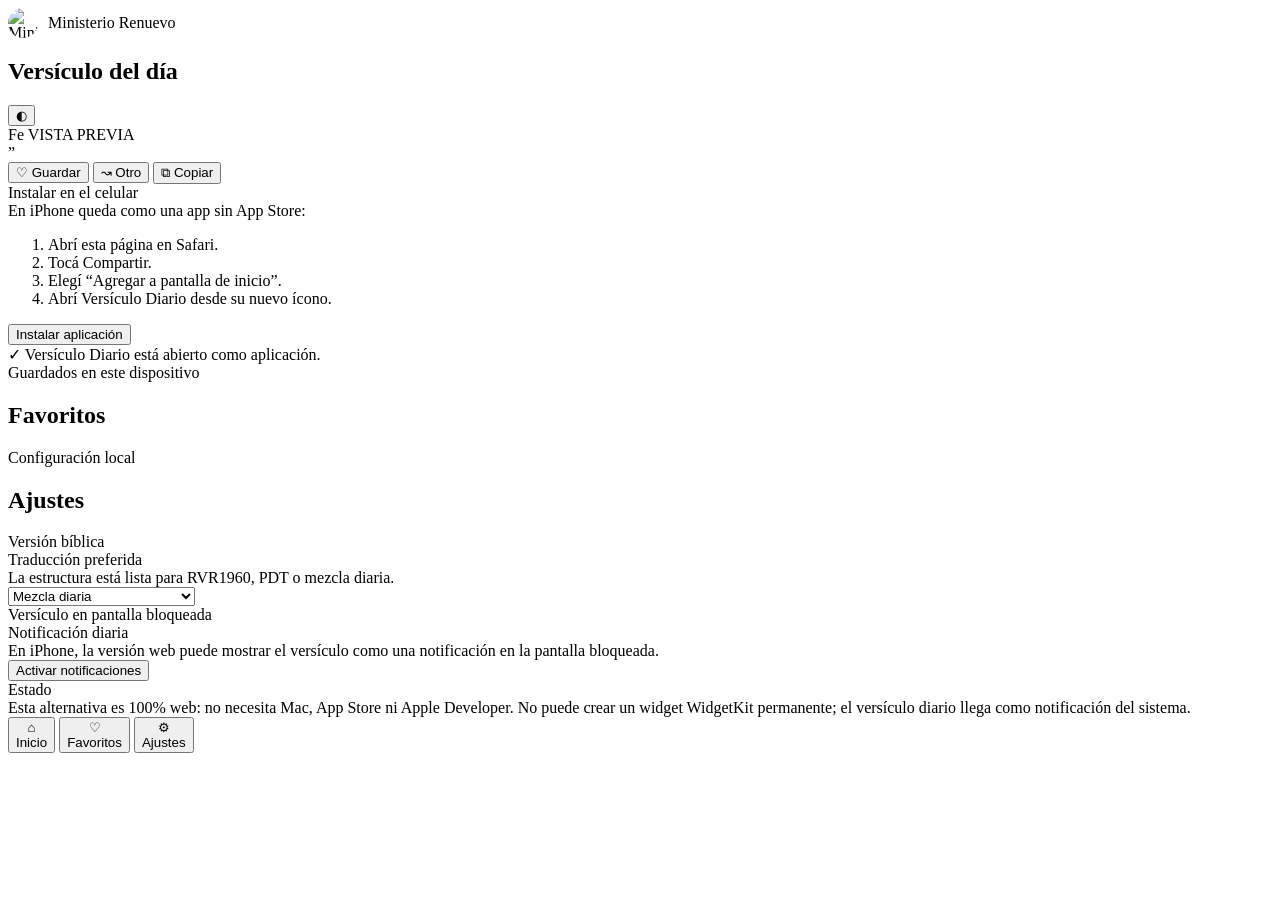
==== index.html @ 2c7d9b20 "Publicar Versículo Diario MR" ====
<!doctype html>
<html lang="es">
<head>
  <meta charset="utf-8">
  <meta name="viewport" content="width=device-width, initial-scale=1, viewport-fit=cover">
  <meta name="theme-color" content="#262d48">
  <meta name="apple-mobile-web-app-capable" content="yes">
  <meta name="apple-mobile-web-app-status-bar-style" content="default">
  <meta name="apple-mobile-web-app-title" content="MR Versículo">
  <title>MR · Versículo Diario</title>
  <link rel="manifest" href="manifest.webmanifest">
  <link rel="apple-touch-icon" href="assets/apple-touch-icon.png">
  <link rel="stylesheet" href="styles.css">
  <script src="config.js"></script>
  <script src="https://cdn.onesignal.com/sdks/web/v16/OneSignalSDK.page.js" defer></script>
</head>
<body>
  <main class="app">
    <section id="view-home" class="view active">
      <header class="header">
        <div>
          <div class="brand-row" style="display:flex;align-items:center;gap:10px;margin-bottom:4px;"><img src="assets/apple-touch-icon.png" alt="Ministerio Renuevo" style="width:30px;height:30px;border-radius:50%;background:#fff;object-fit:contain;"><div class="eyebrow" style="margin:0;">Ministerio Renuevo</div></div>
          <div id="today" class="eyebrow"></div>
          <h1>Versículo del día</h1>
        </div>
        <button id="themeBtn" class="icon-btn" aria-label="Cambiar tema">◐</button>
      </header>

      <article class="card">
        <div class="chips">
          <span id="category" class="chip">Fe</span>
          <span id="versionChip" class="chip">VISTA PREVIA</span>
        </div>
        <div class="quote">”</div>
        <div id="verseText" class="verse"></div>
        <div id="verseRef" class="reference"></div>
        <div id="verseVersion" class="version"></div>
      </article>

      <div class="actions">
        <button id="favBtn" class="action">♡ Guardar</button>
        <button id="otherBtn" class="action">↝ Otro</button>
        <button id="copyBtn" class="action">⧉ Copiar</button>
      </div>

      <section class="section">
        <div class="section-title">Instalar en el celular</div>
        <div id="iosInstall" class="notice install-help hidden">
          En iPhone queda como una app sin App Store:
          <ol>
            <li>Abrí esta página en Safari.</li>
            <li>Tocá Compartir.</li>
            <li>Elegí “Agregar a pantalla de inicio”.</li>
            <li>Abrí Versículo Diario desde su nuevo ícono.</li>
          </ol>
        </div>
        <button id="installBtn" class="primary hidden">Instalar aplicación</button>
        <div id="installedMsg" class="notice hidden">✓ Versículo Diario está abierto como aplicación.</div>
      </section>
    </section>

    <section id="view-favorites" class="view">
      <header class="header">
        <div>
          <div class="eyebrow">Guardados en este dispositivo</div>
          <h1>Favoritos</h1>
        </div>
      </header>
      <div id="favoritesList" class="panel"></div>
    </section>

    <section id="view-settings" class="view">
      <header class="header">
        <div>
          <div class="eyebrow">Configuración local</div>
          <h1>Ajustes</h1>
        </div>
      </header>

      <section class="section" style="margin-top:0">
        <div class="section-title">Versión bíblica</div>
        <div class="panel">
          <div class="row">
            <div class="row-main">
              <div class="row-title">Traducción preferida</div>
              <div class="row-sub">La estructura está lista para RVR1960, PDT o mezcla diaria.</div>
              <select id="versionSelect">
                <option value="MIXED">Mezcla diaria</option>
                <option value="RVR1960">Reina-Valera 1960</option>
                <option value="PDT">Palabra de Dios para Todos</option>
              </select>
            </div>
          </div>
        </div>
      </section>

      <section class="section">
        <div class="section-title">Versículo en pantalla bloqueada</div>
        <div class="panel">
          <div class="row">
            <div class="row-main">
              <div class="row-title">Notificación diaria</div>
              <div class="row-sub">
                En iPhone, la versión web puede mostrar el versículo como una notificación en la pantalla bloqueada.
              </div>
            </div>
          </div>
          <div class="row">
            <div class="row-main">
              <button id="pushBtn" class="primary">Activar notificaciones</button>
              <div id="pushStatus" class="status"></div>
            </div>
          </div>
        </div>
      </section>

      <section class="section">
        <div class="section-title">Estado</div>
        <div class="notice">
          Esta alternativa es 100% web: no necesita Mac, App Store ni Apple Developer.
          No puede crear un widget WidgetKit permanente; el versículo diario llega como notificación del sistema.
        </div>
      </section>
    </section>

    <nav class="bottom-nav">
      <button data-view="home" class="nav-btn active">⌂<br>Inicio</button>
      <button data-view="favorites" class="nav-btn">♡<br>Favoritos</button>
      <button data-view="settings" class="nav-btn">⚙<br>Ajustes</button>
    </nav>
  </main>

  <script src="app.js"></script>
</body>
</html>
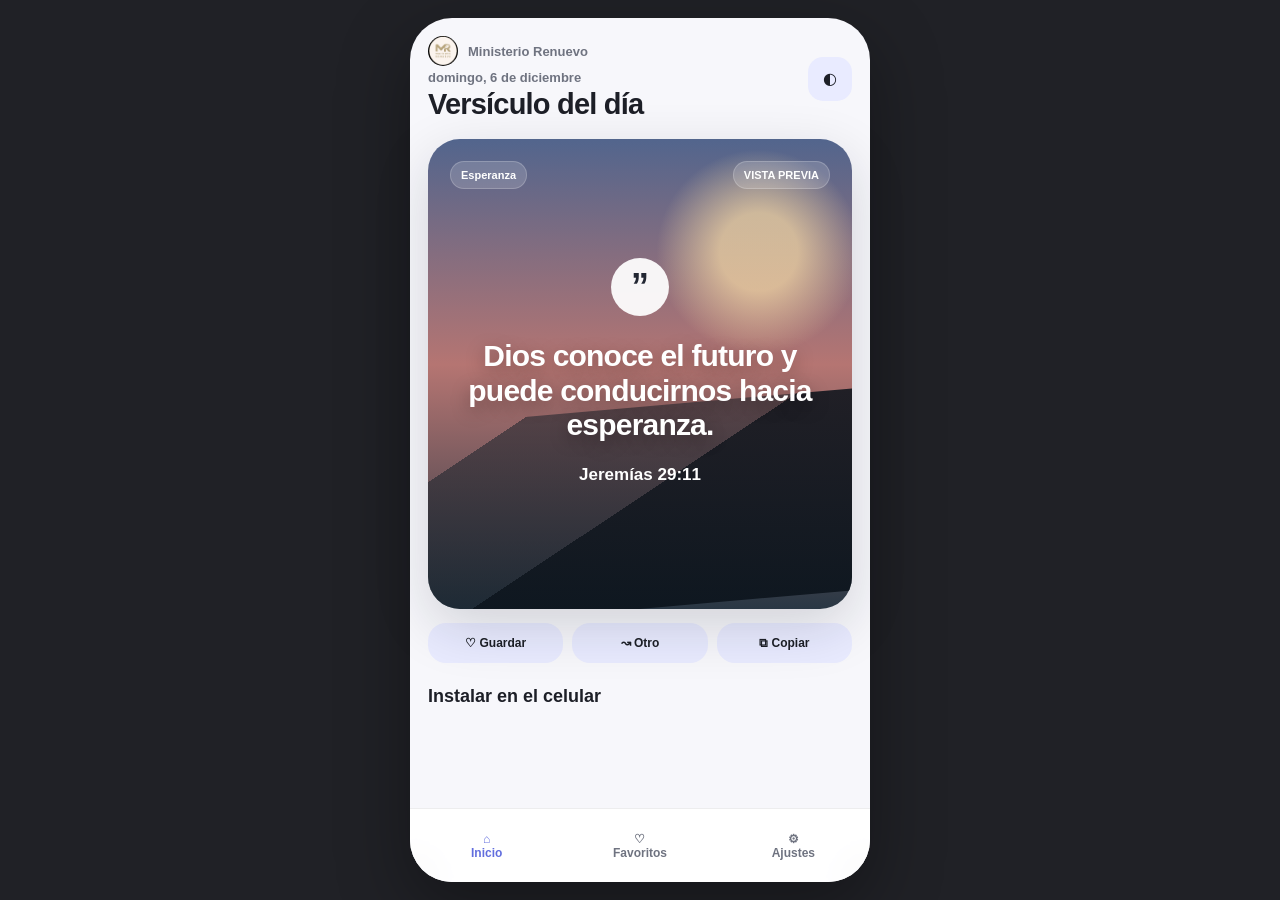
==== commit d6ca2497: "Corregir icono MR para Safari iPhone" ====
--- a/index.html
+++ b/index.html
@@ -8,10 +8,12 @@
   <meta name="apple-mobile-web-app-status-bar-style" content="default">
   <meta name="apple-mobile-web-app-title" content="MR Versículo">
   <title>MR · Versículo Diario</title>
-  <link rel="manifest" href="manifest.webmanifest">
-  <link rel="apple-touch-icon" href="assets/apple-touch-icon.png">
-  <link rel="stylesheet" href="styles.css">
-  <script src="config.js"></script>
+  <link rel="manifest" href="/manifest.webmanifest?v=mr-final-2">
+  <link rel="apple-touch-icon" sizes="180x180" href="/assets/apple-touch-icon.png?v=mr-final-2">
+  <link rel="apple-touch-icon-precomposed" href="/assets/apple-touch-icon.png?v=mr-final-2">
+  <link rel="icon" type="image/png" href="/assets/apple-touch-icon.png?v=mr-final-2">
+  <link rel="stylesheet" href="/styles.css">
+  <script src="/config.js"></script>
   <script src="https://cdn.onesignal.com/sdks/web/v16/OneSignalSDK.page.js" defer></script>
 </head>
 <body>
@@ -19,7 +21,7 @@
     <section id="view-home" class="view active">
       <header class="header">
         <div>
-          <div class="brand-row" style="display:flex;align-items:center;gap:10px;margin-bottom:4px;"><img src="assets/apple-touch-icon.png" alt="Ministerio Renuevo" style="width:30px;height:30px;border-radius:50%;background:#fff;object-fit:contain;"><div class="eyebrow" style="margin:0;">Ministerio Renuevo</div></div>
+          <div class="brand-row" style="display:flex;align-items:center;gap:10px;margin-bottom:4px;"><img src="/assets/apple-touch-icon.png?v=mr-final-2" alt="Ministerio Renuevo" style="width:30px;height:30px;border-radius:50%;background:#fff;object-fit:contain;"><div class="eyebrow" style="margin:0;">Ministerio Renuevo</div></div>
           <div id="today" class="eyebrow"></div>
           <h1>Versículo del día</h1>
         </div>
@@ -130,6 +132,6 @@
     </nav>
   </main>
 
-  <script src="app.js"></script>
+  <script src="/app.js"></script>
 </body>
 </html>
--- a/styles.css
+++ b/styles.css
@@ -0,0 +1,100 @@
+:root {
+  color-scheme: light dark;
+  --bg: #f7f7fb;
+  --surface: #ffffff;
+  --text: #1d1f27;
+  --muted: #6f7380;
+  --primary: #626ede;
+  --primary-soft: #e9ebff;
+  --line: rgba(30, 32, 42, .08);
+  --shadow: 0 18px 55px rgba(20, 24, 40, .16);
+}
+:root[data-theme="dark"] {
+  --bg: #101115;
+  --surface: #1b1d23;
+  --text: #f5f5f7;
+  --muted: #a4a7b0;
+  --primary-soft: #2e3245;
+  --line: rgba(255,255,255,.08);
+  --shadow: 0 18px 55px rgba(0,0,0,.34);
+}
+* { box-sizing: border-box; }
+html, body { margin: 0; min-height: 100%; font-family: Inter, ui-sans-serif, -apple-system, BlinkMacSystemFont, "Segoe UI", sans-serif; background: var(--bg); color: var(--text); }
+button, select { font: inherit; }
+body { display: flex; justify-content: center; }
+.app {
+  width: 100%;
+  max-width: 460px;
+  min-height: 100vh;
+  background: var(--bg);
+  padding: 18px 18px 96px;
+}
+.header { display:flex; justify-content:space-between; align-items:center; gap:12px; margin-bottom:18px; }
+.eyebrow { color:var(--muted); font-size:13px; font-weight:650; margin-bottom:3px; }
+h1 { margin:0; font-size:29px; letter-spacing:-.8px; }
+.icon-btn { border:0; width:44px; height:44px; border-radius:15px; background:var(--primary-soft); color:var(--text); cursor:pointer; }
+.card {
+  min-height: 470px;
+  border-radius: 32px;
+  padding: 24px;
+  position: relative;
+  overflow: hidden;
+  color: white;
+  display:flex;
+  flex-direction:column;
+  justify-content:center;
+  text-align:center;
+  box-shadow:var(--shadow);
+  background:
+    radial-gradient(circle at 78% 24%, rgba(255,226,167,.65) 0 8%, transparent 21%),
+    linear-gradient(180deg, #52658d 0%, #b57572 48%, #293744 100%);
+}
+.card::after {
+  content:"";
+  position:absolute; inset:auto -15% 0 -15%; height:43%;
+  background: linear-gradient(150deg, transparent 0 18%, rgba(19,30,39,.52) 18% 48%, rgba(10,18,26,.86) 48% 100%);
+  transform: skewY(-5deg);
+}
+.card > * { position:relative; z-index:1; }
+.chips { position:absolute; left:22px; right:22px; top:22px; display:flex; justify-content:space-between; z-index:2; }
+.chip { padding:7px 10px; border-radius:999px; background:rgba(255,255,255,.16); border:1px solid rgba(255,255,255,.2); font-size:11px; font-weight:800; }
+.quote { width:58px;height:58px;border-radius:50%;background:rgba(255,255,255,.93); color:#222632; display:grid;place-items:center; margin:0 auto 23px;font-size:36px;font-weight:900; }
+.verse { font-size:30px; line-height:1.15; font-weight:830; letter-spacing:-.8px; text-shadow:0 5px 18px rgba(0,0,0,.35); }
+.reference { margin-top:22px; font-size:17px;font-weight:800; }
+.version { margin-top:5px; font-size:11px; opacity:.78; font-weight:700; }
+.actions { display:grid; grid-template-columns:repeat(3,1fr); gap:9px; margin-top:14px; }
+.action { border:0; padding:13px 6px; border-radius:18px; background:var(--primary-soft); color:var(--text); font-size:12px; font-weight:750; cursor:pointer; }
+.section { margin-top:23px; }
+.section-title { font-size:18px; font-weight:850; margin-bottom:10px; }
+.panel { background:var(--surface); border-radius:24px; border:1px solid var(--line); overflow:hidden; }
+.row { display:flex; align-items:center; gap:12px; padding:15px 16px; border-bottom:1px solid var(--line); }
+.row:last-child { border-bottom:0; }
+.row-main { flex:1; }
+.row-title { font-weight:800; }
+.row-sub { margin-top:3px;color:var(--muted);font-size:12px;line-height:1.35; }
+select { width:100%; margin-top:10px; padding:13px; border-radius:15px; border:1px solid var(--line); background:var(--surface); color:var(--text); }
+.primary { width:100%; border:0; padding:14px 16px; border-radius:16px; background:var(--primary); color:white; font-weight:800; cursor:pointer; }
+.secondary { width:100%; border:1px solid var(--line); padding:13px 16px; border-radius:16px; background:var(--surface); color:var(--text); font-weight:750; cursor:pointer; }
+.notice { padding:13px 14px; border-radius:17px; background:var(--primary-soft); color:var(--text); font-size:12.5px; line-height:1.45; }
+.hidden { display:none !important; }
+.install-help ol { padding-left:20px; margin:8px 0 0; color:var(--muted); font-size:13px; line-height:1.55; }
+.bottom-nav {
+  position:fixed; left:50%; bottom:0; transform:translateX(-50%);
+  width:min(460px,100%); height:74px; background:color-mix(in srgb, var(--surface) 94%, transparent);
+  border-top:1px solid var(--line); display:grid; grid-template-columns:repeat(3,1fr);
+  backdrop-filter:blur(16px); z-index:10;
+}
+.nav-btn { border:0;background:transparent;color:var(--muted);font-size:12px;font-weight:750;cursor:pointer; }
+.nav-btn.active { color:var(--primary); }
+.view { display:none; }
+.view.active { display:block; }
+.fav-item { padding:14px 15px; border-bottom:1px solid var(--line); }
+.fav-item:last-child { border-bottom:0; }
+.fav-ref { font-weight:850; }
+.fav-text { margin-top:6px; color:var(--muted); line-height:1.4; font-size:14px; }
+.status { margin-top:9px; color:var(--muted); font-size:12px; text-align:center; min-height:18px; }
+@media (min-width: 700px) {
+  body { background:#202126; padding:18px 0; }
+  .app { min-height:calc(100vh - 36px); border-radius:42px; box-shadow:0 24px 70px rgba(0,0,0,.35); }
+  .bottom-nav { bottom:18px; border-radius:0 0 42px 42px; }
+}
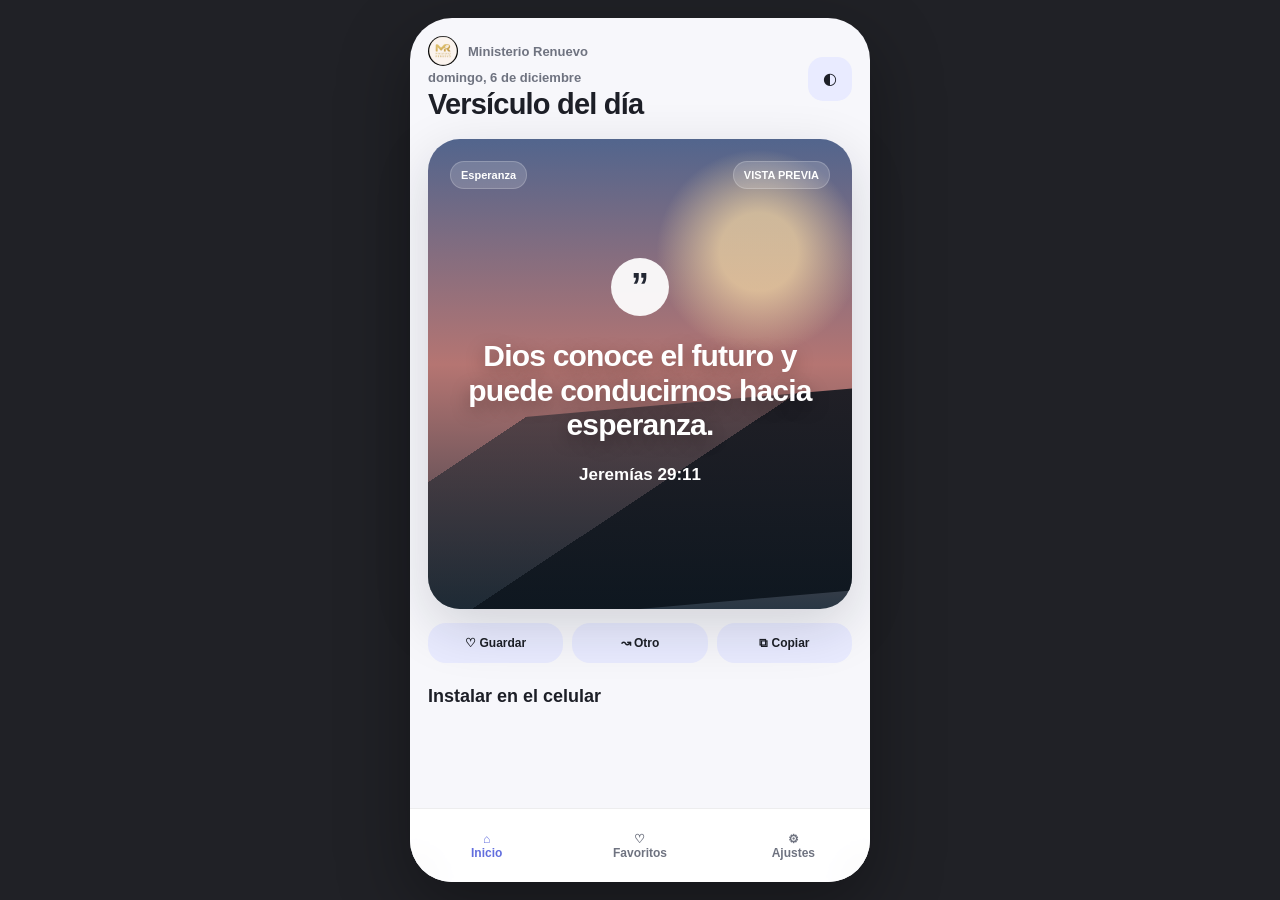
==== commit 31a6cccf: "Usar logo MR final con archivo nuevo en iPhone" ====
--- a/index.html
+++ b/index.html
@@ -8,10 +8,10 @@
   <meta name="apple-mobile-web-app-status-bar-style" content="default">
   <meta name="apple-mobile-web-app-title" content="MR Versículo">
   <title>MR · Versículo Diario</title>
-  <link rel="manifest" href="/manifest.webmanifest?v=mr-final-2">
-  <link rel="apple-touch-icon" sizes="180x180" href="/assets/apple-touch-icon.png?v=mr-final-2">
-  <link rel="apple-touch-icon-precomposed" href="/assets/apple-touch-icon.png?v=mr-final-2">
-  <link rel="icon" type="image/png" href="/assets/apple-touch-icon.png?v=mr-final-2">
+  <link rel="manifest" href="/manifest.webmanifest?v=mr-final-3">
+  <link rel="apple-touch-icon" sizes="180x180" href="/assets/mr-logo-app-180.png?v=mr-final-3">
+  <link rel="apple-touch-icon-precomposed" href="/assets/mr-logo-app-180.png?v=mr-final-3">
+  <link rel="icon" type="image/png" href="/assets/mr-logo-app-180.png?v=mr-final-3">
   <link rel="stylesheet" href="/styles.css">
   <script src="/config.js"></script>
   <script src="https://cdn.onesignal.com/sdks/web/v16/OneSignalSDK.page.js" defer></script>
@@ -21,7 +21,7 @@
     <section id="view-home" class="view active">
       <header class="header">
         <div>
-          <div class="brand-row" style="display:flex;align-items:center;gap:10px;margin-bottom:4px;"><img src="/assets/apple-touch-icon.png?v=mr-final-2" alt="Ministerio Renuevo" style="width:30px;height:30px;border-radius:50%;background:#fff;object-fit:contain;"><div class="eyebrow" style="margin:0;">Ministerio Renuevo</div></div>
+          <div class="brand-row" style="display:flex;align-items:center;gap:10px;margin-bottom:4px;"><img src="/assets/mr-logo-app-180.png?v=mr-final-3" alt="Ministerio Renuevo" style="width:30px;height:30px;border-radius:50%;background:#fff;object-fit:contain;"><div class="eyebrow" style="margin:0;">Ministerio Renuevo</div></div>
           <div id="today" class="eyebrow"></div>
           <h1>Versículo del día</h1>
         </div>
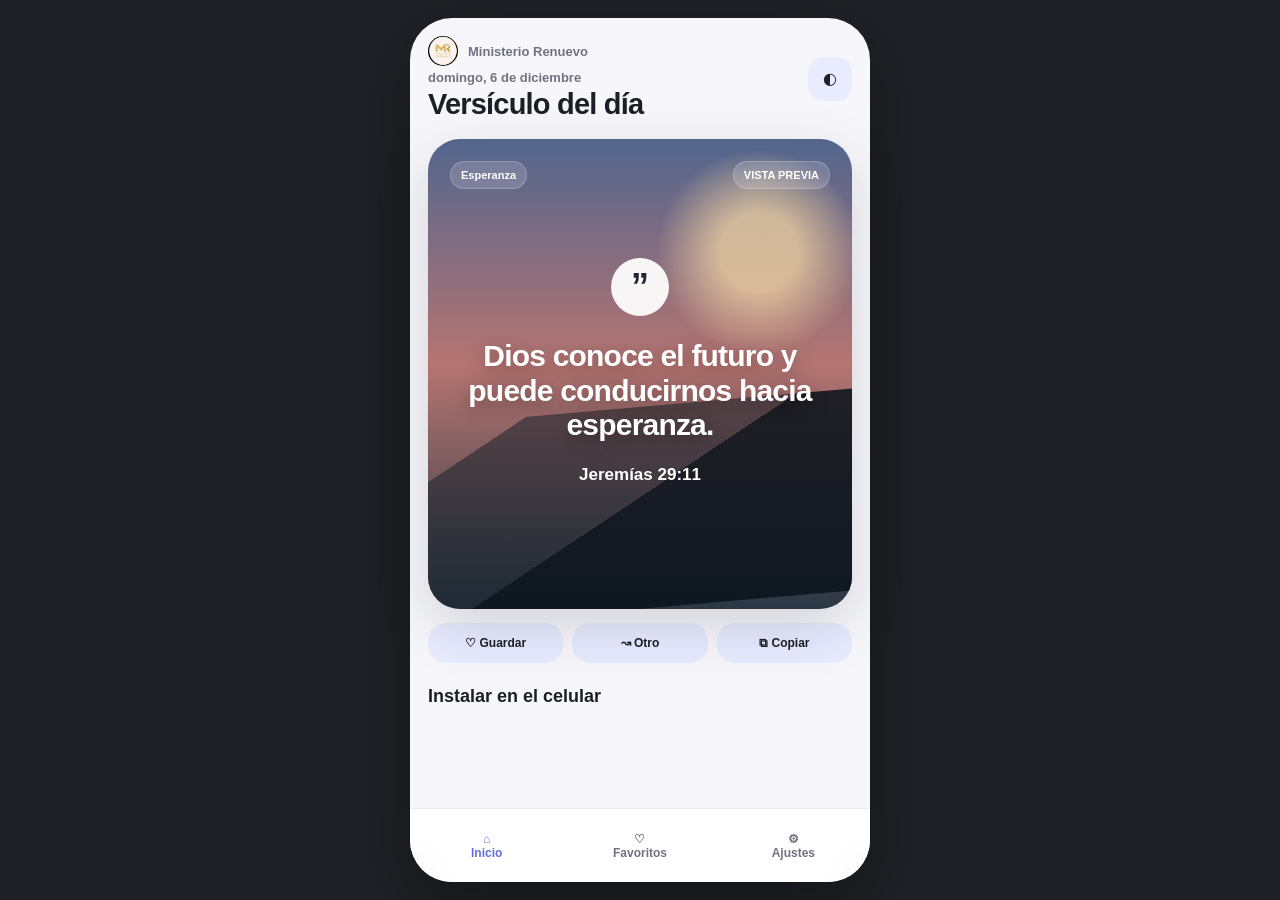
==== commit cfd20cbd: "Usar manifest como icono oficial en iPhone" ====
--- a/index.html
+++ b/index.html
@@ -5,13 +5,12 @@
   <meta name="viewport" content="width=device-width, initial-scale=1, viewport-fit=cover">
   <meta name="theme-color" content="#262d48">
   <meta name="apple-mobile-web-app-capable" content="yes">
+  <meta name="mobile-web-app-capable" content="yes">
   <meta name="apple-mobile-web-app-status-bar-style" content="default">
   <meta name="apple-mobile-web-app-title" content="MR Versículo">
   <title>MR · Versículo Diario</title>
-  <link rel="manifest" href="/manifest.webmanifest?v=mr-final-3">
-  <link rel="apple-touch-icon" sizes="180x180" href="/assets/mr-logo-app-180.png?v=mr-final-3">
-  <link rel="apple-touch-icon-precomposed" href="/assets/mr-logo-app-180.png?v=mr-final-3">
-  <link rel="icon" type="image/png" href="/assets/mr-logo-app-180.png?v=mr-final-3">
+  <link rel="manifest" href="/manifest.webmanifest?v=mr-4">
+  <link rel="icon" type="image/png" sizes="192x192" href="/assets/mr-renuevo-192.png">
   <link rel="stylesheet" href="/styles.css">
   <script src="/config.js"></script>
   <script src="https://cdn.onesignal.com/sdks/web/v16/OneSignalSDK.page.js" defer></script>
@@ -21,7 +20,7 @@
     <section id="view-home" class="view active">
       <header class="header">
         <div>
-          <div class="brand-row" style="display:flex;align-items:center;gap:10px;margin-bottom:4px;"><img src="/assets/mr-logo-app-180.png?v=mr-final-3" alt="Ministerio Renuevo" style="width:30px;height:30px;border-radius:50%;background:#fff;object-fit:contain;"><div class="eyebrow" style="margin:0;">Ministerio Renuevo</div></div>
+          <div class="brand-row" style="display:flex;align-items:center;gap:10px;margin-bottom:4px;"><img src="/assets/mr-renuevo-192.png" alt="Ministerio Renuevo" style="width:30px;height:30px;border-radius:50%;background:#fff;object-fit:contain;"><div class="eyebrow" style="margin:0;">Ministerio Renuevo</div></div>
           <div id="today" class="eyebrow"></div>
           <h1>Versículo del día</h1>
         </div>
